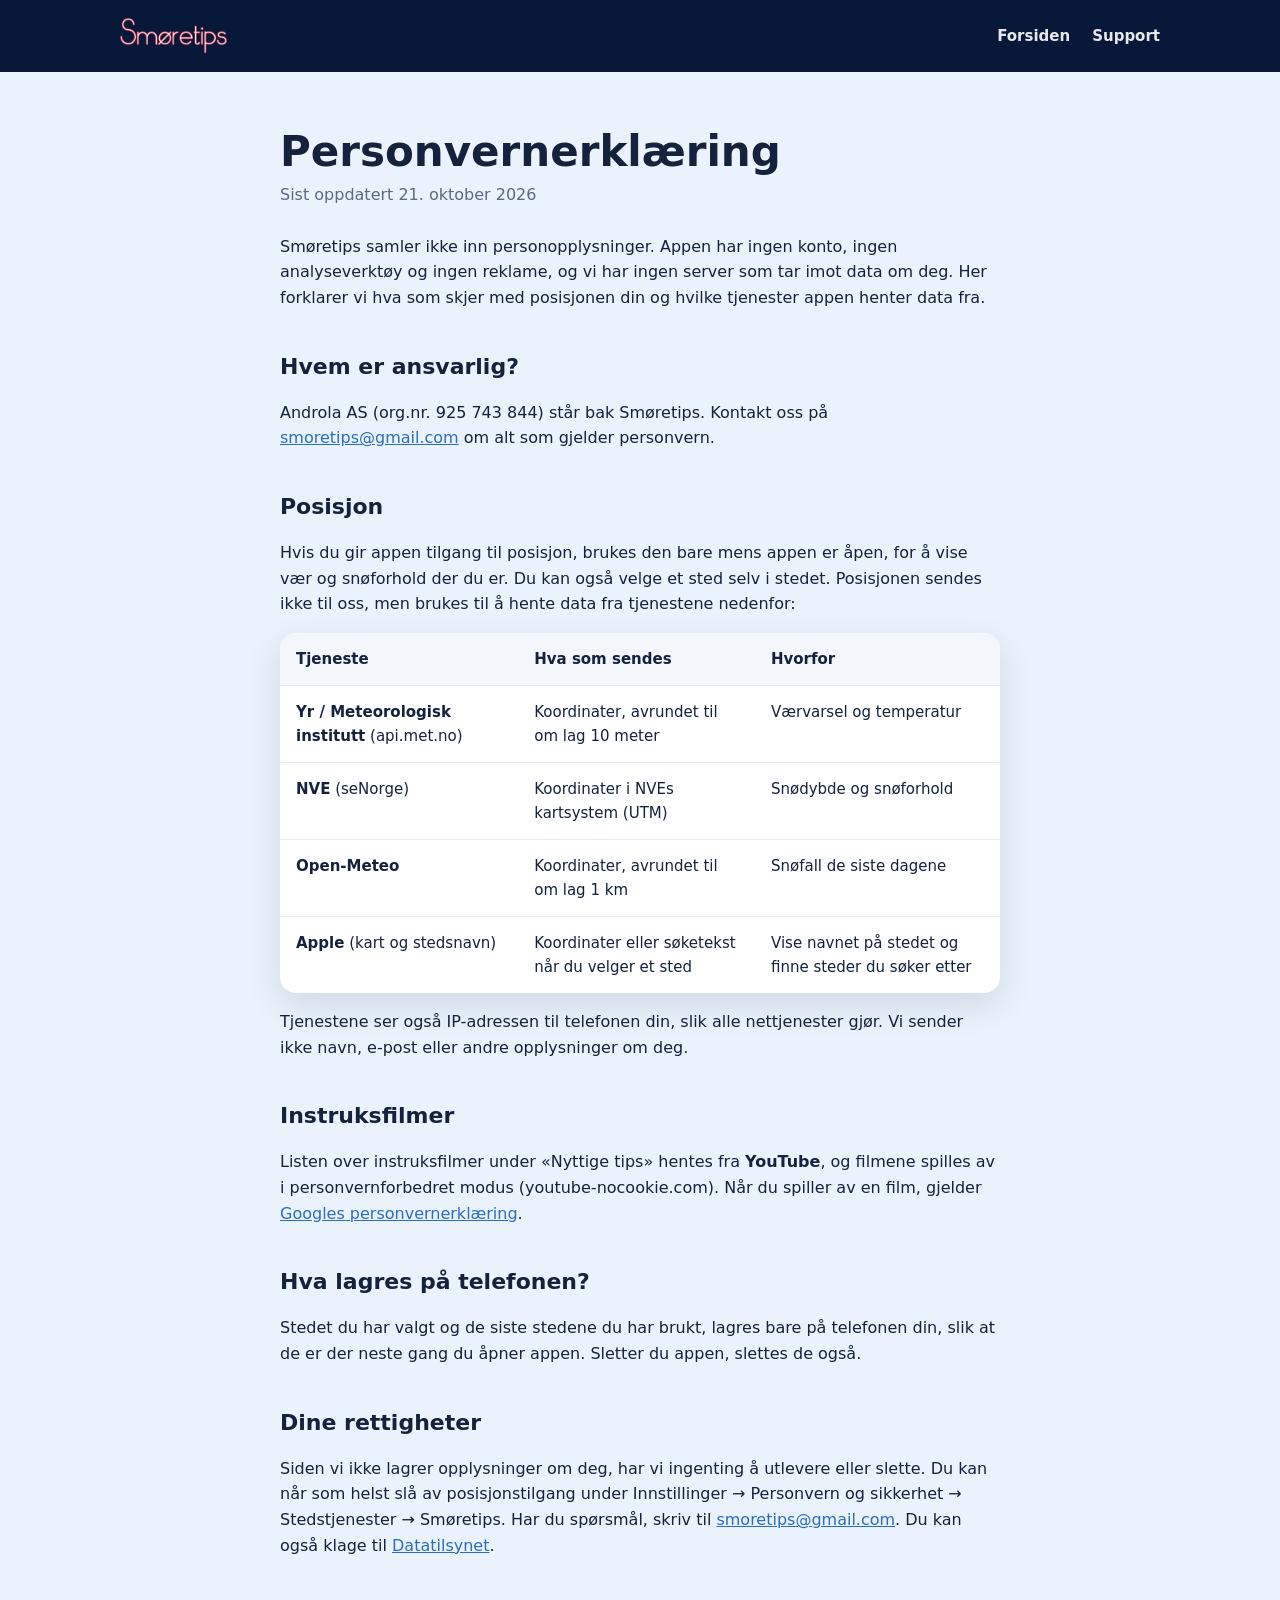
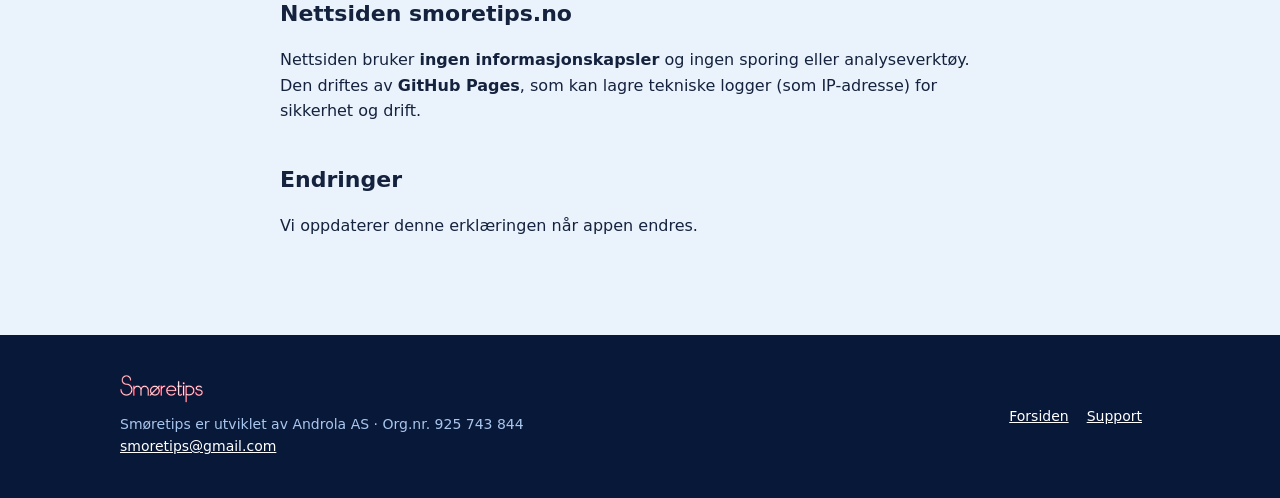
==== personvern.html @ bcb4c254 "smoretips.no: landing page, support and privacy policy Co-Authored-By: Claude Opus 5.5 (1M context) " ====
<!doctype html>
<html lang="nb">
<head>
  <meta charset="utf-8">
  <meta name="viewport" content="width=device-width, initial-scale=1">
  <title>Personvern – Smøretips</title>
  <meta name="description" content="Personvernerklæring for Smøretips-appen og smoretips.no.">
  <meta name="theme-color" content="#081838">
  <link rel="icon" type="image/png" href="assets/img/favicon.png">
  <link rel="apple-touch-icon" href="assets/img/apple-touch-icon.png">
  <link rel="stylesheet" href="assets/style.css">
</head>
<body>
  <header class="top solid">
    <div class="wrap">
      <a class="logo" href="/" aria-label="Smøretips"><img src="assets/img/logo.png" alt="Smøretips"></a>
      <nav><a href="/">Forsiden</a><a href="support.html">Support</a></nav>
    </div>
  </header>

  <main class="doc">
    <h1>Personvernerklæring</h1>
    <p class="meta">Sist oppdatert 21. oktober 2026</p>

    <p>Smøretips samler ikke inn personopplysninger. Appen har ingen konto, ingen analyseverktøy og ingen reklame, og vi har ingen server som tar imot data om deg. Her forklarer vi hva som skjer med posisjonen din og hvilke tjenester appen henter data fra.</p>

    <h2>Hvem er ansvarlig?</h2>
    <p>Androla AS (org.nr. 925 743 844) står bak Smøretips. Kontakt oss på <a href="mailto:smoretips@gmail.com">smoretips@gmail.com</a> om alt som gjelder personvern.</p>

    <h2>Posisjon</h2>
    <p>Hvis du gir appen tilgang til posisjon, brukes den bare mens appen er åpen, for å vise vær og snøforhold der du er. Du kan også velge et sted selv i stedet. Posisjonen sendes ikke til oss, men brukes til å hente data fra tjenestene nedenfor:</p>
    <table>
      <tr><th>Tjeneste</th><th>Hva som sendes</th><th>Hvorfor</th></tr>
      <tr><td><strong>Yr / Meteorologisk institutt</strong> (api.met.no)</td><td>Koordinater, avrundet til om lag 10 meter</td><td>Værvarsel og temperatur</td></tr>
      <tr><td><strong>NVE</strong> (seNorge)</td><td>Koordinater i NVEs kartsystem (UTM)</td><td>Snødybde og snøforhold</td></tr>
      <tr><td><strong>Open-Meteo</strong></td><td>Koordinater, avrundet til om lag 1 km</td><td>Snøfall de siste dagene</td></tr>
      <tr><td><strong>Apple</strong> (kart og stedsnavn)</td><td>Koordinater eller søketekst når du velger et sted</td><td>Vise navnet på stedet og finne steder du søker etter</td></tr>
    </table>
    <p>Tjenestene ser også IP-adressen til telefonen din, slik alle nettjenester gjør. Vi sender ikke navn, e-post eller andre opplysninger om deg.</p>

    <h2>Instruksfilmer</h2>
    <p>Listen over instruksfilmer under «Nyttige tips» hentes fra <strong>YouTube</strong>, og filmene spilles av i personvernforbedret modus (youtube-nocookie.com). Når du spiller av en film, gjelder <a href="https://policies.google.com/privacy">Googles personvernerklæring</a>.</p>

    <h2>Hva lagres på telefonen?</h2>
    <p>Stedet du har valgt og de siste stedene du har brukt, lagres bare på telefonen din, slik at de er der neste gang du åpner appen. Sletter du appen, slettes de også.</p>

    <h2>Dine rettigheter</h2>
    <p>Siden vi ikke lagrer opplysninger om deg, har vi ingenting å utlevere eller slette. Du kan når som helst slå av posisjonstilgang under Innstillinger → Personvern og sikkerhet → Stedstjenester → Smøretips. Har du spørsmål, skriv til <a href="mailto:smoretips@gmail.com">smoretips@gmail.com</a>. Du kan også klage til <a href="https://www.datatilsynet.no">Datatilsynet</a>.</p>

    <h2>Nettsiden smoretips.no</h2>
    <p>Nettsiden bruker <strong>ingen informasjonskapsler</strong> og ingen sporing eller analyseverktøy. Den driftes av <strong>GitHub Pages</strong>, som kan lagre tekniske logger (som IP-adresse) for sikkerhet og drift.</p>

    <h2>Endringer</h2>
    <p>Vi oppdaterer denne erklæringen når appen endres.</p>
  </main>

  <footer>
    <div class="wrap">
      <div>
        <img src="assets/img/logo.png" alt="Smøretips">
        <div>Smøretips er utviklet av Androla AS · Org.nr. 925 743 844</div>
        <div><a href="mailto:smoretips@gmail.com">smoretips@gmail.com</a></div>
      </div>
      <div><a href="/">Forsiden</a><a href="support.html">Support</a></div>
    </div>
  </footer>
</body>
</html>
---- assets/style.css ----
:root {
  --navy: #081838;
  --navy-2: #12306A;
  --sky: #286EBE;
  --ice: #EAF3FC;
  --card: #FFFFFF;
  --ink: #14223D;
  --muted: #5B6A82;
  --rose: #E23B5C;
  --radius: 24px;
  --shadow: 0 12px 34px rgba(8, 24, 56, 0.12);
  --font: "Avenir Next", "Nunito Sans", "Segoe UI", system-ui, -apple-system, sans-serif;
}

* { box-sizing: border-box; }
html { scroll-behavior: smooth; }
body {
  margin: 0;
  font-family: var(--font);
  color: var(--ink);
  background: var(--ice);
  line-height: 1.6;
  -webkit-font-smoothing: antialiased;
}
img { max-width: 100%; display: block; }
a { color: var(--sky); }
.wrap { max-width: 1080px; margin: 0 auto; padding: 0 20px; }

/* Header */
.top { position: absolute; inset: 0 0 auto; z-index: 10; }
.top.solid { position: static; background: var(--navy); }
.top .wrap { display: flex; align-items: center; justify-content: space-between; height: 72px; }
.top .logo img { height: 36px; }
.top nav a { margin-left: 22px; text-decoration: none; color: #fff; font-weight: 600; font-size: 15px; opacity: .9; }
.top nav a:hover { opacity: 1; text-decoration: underline; }
@media (max-width: 560px) { .top nav a { margin-left: 14px; font-size: 14px; } .top .logo img { height: 30px; } }
@media (max-width: 420px) { .top nav a[href="#funksjoner"] { display: none; } }

/* Hero */
.hero {
  color: #fff;
  background: linear-gradient(180deg, var(--navy) 0%, var(--navy-2) 55%, var(--sky) 100%);
  padding: 120px 0 0;
  overflow: hidden;
}
.hero .wrap { display: grid; grid-template-columns: 1.05fr .95fr; gap: 40px; align-items: end; }
.hero .text { padding-bottom: 90px; }
.hero .icon { width: 88px; height: 88px; border-radius: 20px; box-shadow: 0 10px 30px rgba(0,0,0,.35); }
.hero h1 { font-size: clamp(36px, 5.6vw, 58px); line-height: 1.08; margin: 26px 0 16px; letter-spacing: -0.01em; }
.hero p.lead { font-size: 19px; color: #C8DEFF; max-width: 500px; margin: 0 0 26px; }
.badge { display: inline-block; padding: 12px 22px; border-radius: 999px; background: #fff; color: var(--navy); font-weight: 700; text-decoration: none; }
.press { margin-top: 28px; font-size: 14px; color: #A9C6EE; }
.press strong { color: #fff; }
.hero .phone { justify-self: center; width: min(330px, 74vw); margin-bottom: -60px; }
@media (max-width: 820px) {
  .hero { padding-top: 100px; }
  .hero .wrap { grid-template-columns: 1fr; text-align: center; }
  .hero .text { padding-bottom: 20px; }
  .hero .icon { margin: 0 auto; }
  .hero p.lead { margin-left: auto; margin-right: auto; }
}

.phone {
  border-radius: 46px;
  border: 10px solid #121216;
  background: #121216;
  box-shadow: 0 24px 60px rgba(8, 24, 56, .45);
  overflow: hidden;
}

/* Sections */
section { padding: 110px 0 70px; }
section h2 { font-size: clamp(28px, 4vw, 38px); line-height: 1.15; margin: 0 0 12px; text-align: center; }
section .intro { text-align: center; color: var(--muted); max-width: 620px; margin: 0 auto 46px; font-size: 18px; }

.features { display: grid; grid-template-columns: repeat(auto-fit, minmax(230px, 1fr)); gap: 20px; }
.feature { background: var(--card); border-radius: var(--radius); padding: 26px; box-shadow: var(--shadow); }
.feature h3 { margin: 0 0 8px; font-size: 19px; }
.feature p { margin: 0; color: var(--muted); }

.shots { display: grid; grid-template-columns: repeat(3, 1fr); gap: 28px; margin-top: 60px; }
.shots .phone { border-width: 8px; border-radius: 38px; }
.shots figcaption { text-align: center; margin-top: 14px; font-weight: 600; }
@media (max-width: 720px) {
  .shots { grid-template-columns: none; grid-auto-flow: column; grid-auto-columns: 70%; overflow-x: auto; scroll-snap-type: x mandatory; padding-bottom: 10px; }
  .shots figure { scroll-snap-align: center; }
}
figure { margin: 0; }

.quote { text-align: center; font-size: clamp(22px, 3vw, 30px); font-weight: 700; color: var(--navy); margin: 0; }
.quote span { display: block; font-size: 16px; font-weight: 600; color: var(--muted); margin-top: 6px; }

/* Documents */
.doc { max-width: 760px; margin: 0 auto; padding: 56px 20px 80px; }
.doc h1 { font-size: clamp(30px, 4.5vw, 42px); line-height: 1.15; margin: 0 0 6px; }
.doc h2 { font-size: 22px; margin: 38px 0 8px; text-align: left; }
.doc .meta { color: var(--muted); margin: 0 0 26px; }
.doc table { width: 100%; border-collapse: collapse; margin: 14px 0; background: var(--card); border-radius: 16px; overflow: hidden; box-shadow: var(--shadow); font-size: 15px; }
.doc th, .doc td { text-align: left; vertical-align: top; padding: 14px 16px; border-bottom: 1px solid #E3EAF3; }
.doc th { background: #F3F7FC; }
.doc tr:last-child td { border-bottom: 0; }
@media (max-width: 620px) {
  .doc table, .doc tbody, .doc tr, .doc td { display: block; width: 100%; }
  .doc tr:first-child { display: none; }
  .doc tr { border-bottom: 1px solid #E3EAF3; padding: 6px 0; }
  .doc td { border: 0; padding: 6px 16px; }
}
.contact { background: var(--card); border-radius: var(--radius); padding: 26px; box-shadow: var(--shadow); margin: 20px 0 10px; }
.contact a.badge { background: var(--navy); color: #fff; margin-top: 8px; }
details { background: var(--card); border-radius: 16px; padding: 16px 20px; margin: 12px 0; box-shadow: var(--shadow); }
summary { font-weight: 700; cursor: pointer; }
details p { margin: 10px 0 0; color: var(--muted); }

/* Footer */
footer { background: var(--navy); color: #A9C6EE; padding: 40px 0; font-size: 14px; }
footer .wrap { display: flex; flex-wrap: wrap; gap: 24px; justify-content: space-between; align-items: center; }
footer img { height: 28px; margin-bottom: 10px; }
footer a { color: #fff; margin-right: 18px; }
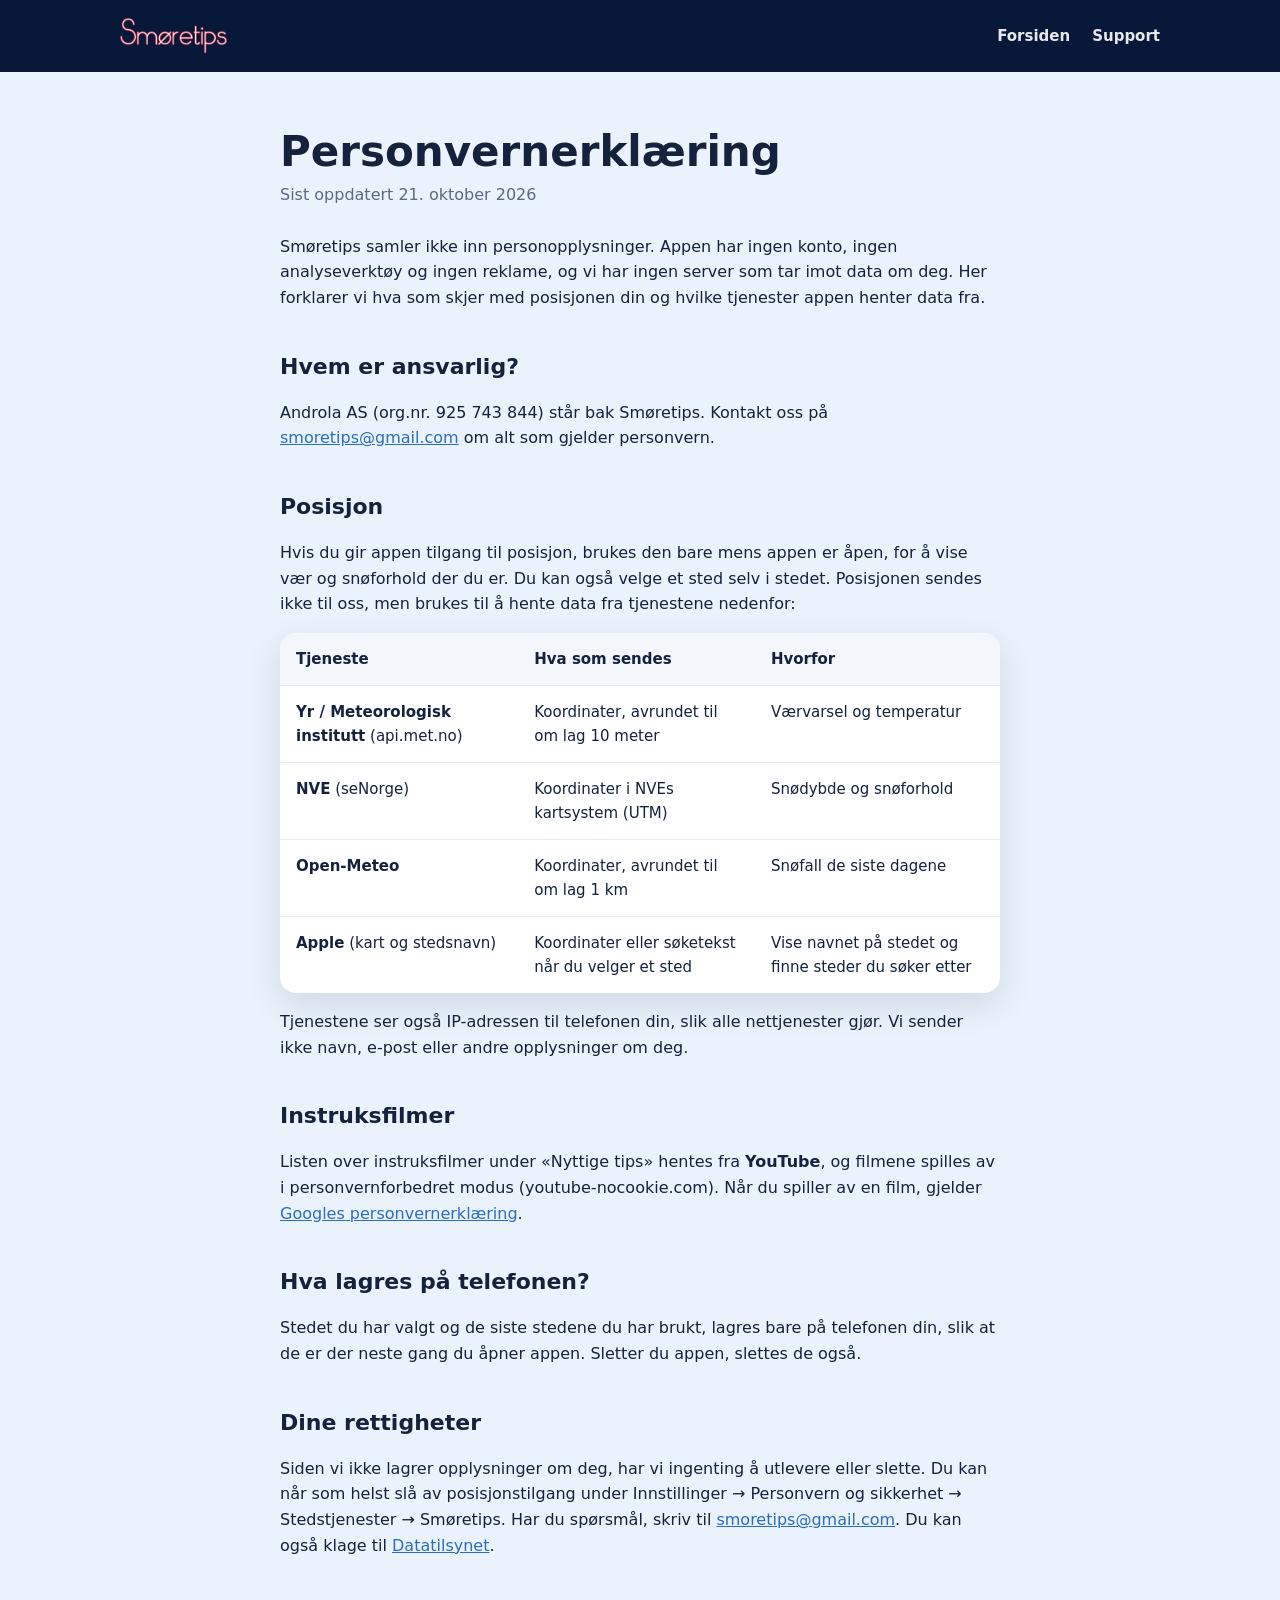
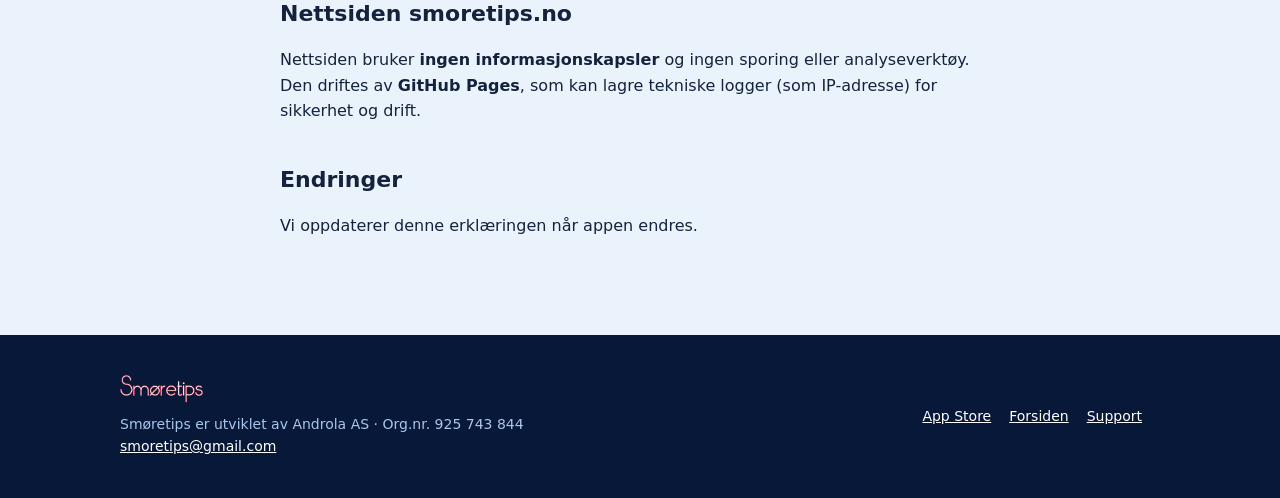
==== commit e35719bf: "Link to the App Store with Apple's Norwegian badge Co-Authored-By: Claude Opus 5.5 (1M context) <nor" ====
--- a/personvern.html
+++ b/personvern.html
@@ -61,7 +61,7 @@
         <div>Smøretips er utviklet av Androla AS · Org.nr. 925 743 844</div>
         <div><a href="mailto:smoretips@gmail.com">smoretips@gmail.com</a></div>
       </div>
-      <div><a href="/">Forsiden</a><a href="support.html">Support</a></div>
+      <div><a href="https://apps.apple.com/no/app/sm%C3%B8retips/id6821445425">App Store</a><a href="/">Forsiden</a><a href="support.html">Support</a></div>
     </div>
   </footer>
 </body>
--- a/assets/style.css
+++ b/assets/style.css
@@ -116,3 +116,9 @@
 footer .wrap { display: flex; flex-wrap: wrap; gap: 24px; justify-content: space-between; align-items: center; }
 footer img { height: 28px; margin-bottom: 10px; }
 footer a { color: #fff; margin-right: 18px; }
+
+/* App Store badge */
+.store { display: inline-block; }
+.store img { height: 60px; width: auto; }
+.hero .devices { margin: 10px 0 0; font-size: 14px; color: #A9C6EE; }
+.cta { display: flex; justify-content: center; margin-top: 30px; }
